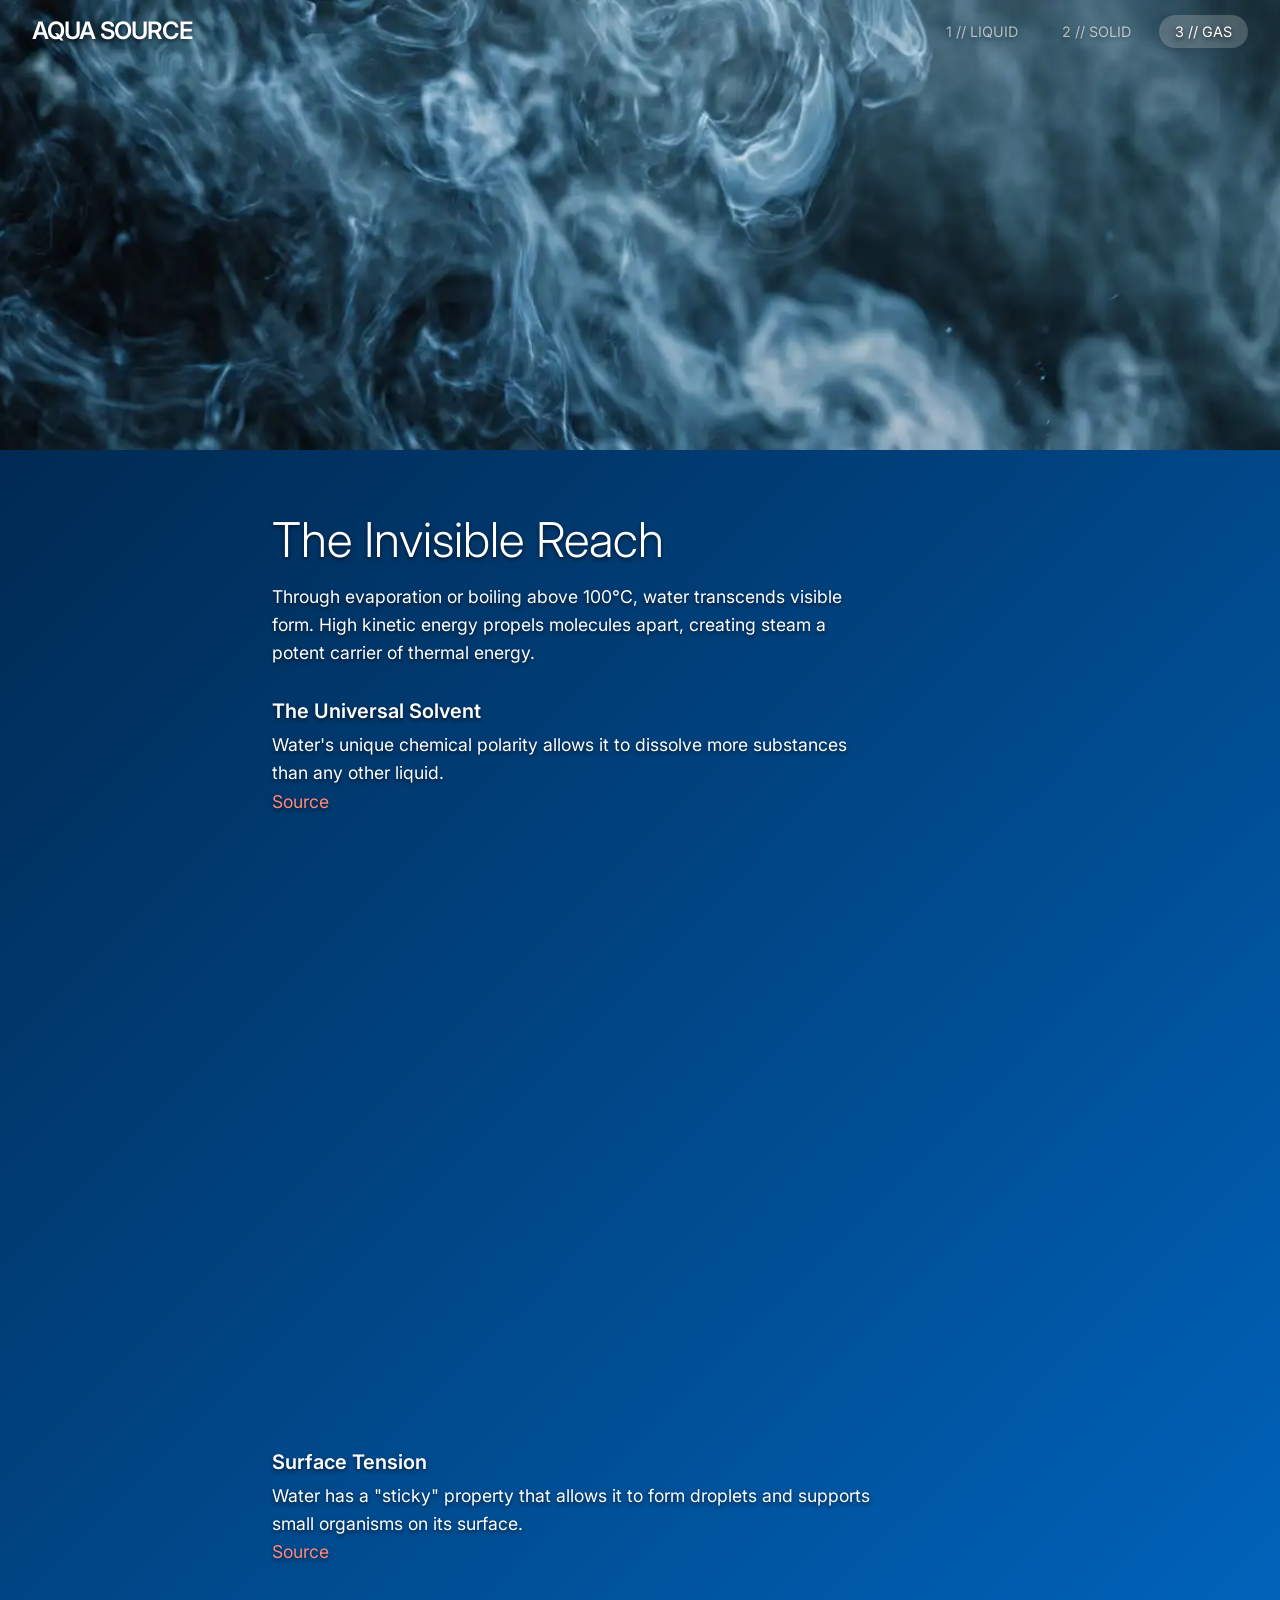
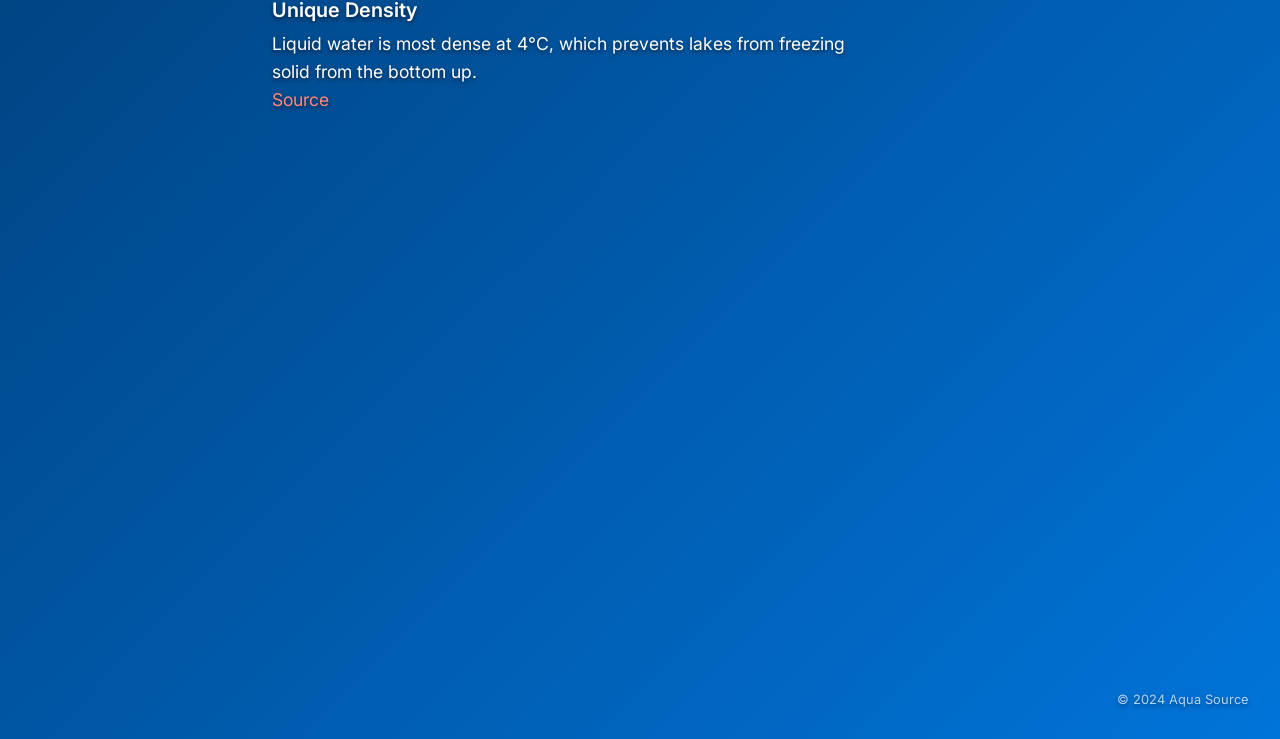
==== gas.html @ 68a3d4f2 "first commit" ====
<!DOCTYPE html>
<html lang="en">
<head>
    <meta charset="UTF-8">
    <meta name="viewport" content="width=device-width, initial-scale=1.0">
    <title>Aqua Source</title>
    <link rel="stylesheet" href="style.css">
</head>
<body class="page-2">

<div id="app">
    <header>
        <div class="brand">Aqua Source</div>
        <nav id="navigation">
            <a href="index.html">1 // LIQUID</a>
            <a href="solid.html">2 // SOLID</a>
            <a href="gas.html" class="active">3 // GAS</a>
        </nav>
    </header>
    
    <main id="viewport">
        <div class="photo-section" style="background-image: url('IMG/water_03_01.webp')"></div>
        <div class="text-section">
            <h1>The Invisible Reach</h1>
            <p class="description">Through evaporation or boiling above 100°C, water transcends 
                visible form. High kinetic energy propels molecules apart, creating steam a potent 
                carrier of thermal energy.
            </p>

            <h2>The Universal Solvent</h2>
            <p class="description">Water's unique chemical polarity allows it to dissolve more 
                substances than any other liquid.
                <a class="info-source" href="https://www.usgs.gov/water-science-school/science/water-universal-solvent#:~:text=Water%20is%20called%20the%20%22universal,chemicals%2C%20minerals%2C%20and%20nutrients." target="_blank">
                    <br>Source
                </a>
            </p>
        </div>

        <div class="photo-section" style="background-image: url('IMG/water_03_02.webp')"></div>
        <div class="text-section">  
            <h2>Surface Tension</h2>
            <p class="description">Water has a "sticky" property that allows it to form droplets and supports small 
                organisms on its surface.
                <a class="info-source" href="#" target="_blank">
                    <br>Source
                </a>
            </p>

            <h2>Unique Density</h2>
            <p class="description">Liquid water is most dense at 4°C, which prevents lakes from freezing solid 
                from the bottom up.
                <a class="info-source" href="#" target="_blank">
                    <br>Source
                </a>
            </p>
        </div>

        <div class="photo-section" style="background-image: url('IMG/water_03_03.webp')"></div>
    </main>

    <footer>
        &copy; 2024 Aqua Source
    </footer>
</div>

</body>
</html>
---- style.css ----
@import url('https://fonts.googleapis.com/css2?family=Inter:wght@300;600&display=swap');

:root {
    --bg-liquid: linear-gradient(135deg, #001f3f 0%, #0074D9 100%);
    --bg-solid: #ffffff;
    --bg-gas: linear-gradient(to top, #cfd9df 0%, #e2ebf0 100%);
    
    --text-main: #ffffff;

    --accent-solid: #00FFFF;
    --transition-speed: 0.5s;
}

* {
    box-sizing: border-box;
    margin: 0;
    padding: 0;
}

body {
    font-family: 'Inter', sans-serif;
    min-height: 100vh;
    overflow-y: auto;
    transition: background var(--transition-speed) ease, color var(--transition-speed) ease;
    color: var(--text-main);
    text-shadow: 0 2px 4px rgba(0,0,0,0.6);
}

#app {
    display: flex;
    flex-direction: column;
    min-height: 100vh;
    padding: 0;
}

/* Header & Nav */
header {
    display: flex;
    justify-content: space-between;
    align-items: center;
    padding: 1rem 2rem;
    position: absolute;
    width: 100%;
    z-index: 10;
}

.brand {
    font-weight: 600;
    font-size: 1.5rem;
    letter-spacing: -1px;
    text-transform: uppercase;
}

nav a {
    text-decoration: none;
    margin-left: 0.5rem;
    font-size: 0.9rem;
    opacity: 0.6;
    cursor: pointer;
    transition: all 0.3s ease;
    color: inherit;
    padding: 0.5rem 1rem;
    border-radius: 50px;
}

nav a:hover, nav a.active {
    opacity: 1;
    text-decoration: none;
    background: rgba(255, 255, 255, 0.2);
}

/* Main Content */
#viewport {
    flex: 1 0 auto;
    width: 100%;
}

.photo-section {
    width: 100%;
    height: 50vh;
    background-size: cover;
    background-position: center;
    background-attachment: fixed;
    margin: 0;
}

.text-section {
    max-width: 800px;
    margin: 0 auto;
    padding: 4rem 2rem;
    animation: fadeIn 1.2s ease;
}

h1 {
    font-size: 3rem;
    font-weight: 300;
    margin-bottom: 1rem;
    line-height: 1.1;
}

.description {
    font-size: 1.1rem;
    line-height: 1.6;
    margin-bottom: 2rem;
    max-width: 600px;
}

.info-source {
    color: #ff8a80;
    text-decoration: none;
}

h2 {
    font-size: 1.25rem;
    font-weight: 600;
    margin-top: 1.5rem;
    margin-bottom: 0.5rem;
}

p {
    margin-bottom: 1rem;
    line-height: 1.5;
    max-width: 600px;
}

/* Footer */
footer {
    font-size: 0.8rem;
    opacity: 0.7;
    text-align: right;
    padding: 2rem;
}

/* Themes */
/* Page 1: Liquid */
body.page-0 {
    background: var(--bg-liquid);
}

/* Page 2: Solid */
body.page-1 {
    background: var(--bg-liquid);
}

body.page-1::before {
    content: '';
    position: absolute;
    top: -10%;
    right: -10%;
    width: 50vh;
    height: 50vh;
    background: var(--accent-solid);
    opacity: 0.1;
    transform: rotate(45deg);
    z-index: -1;
}

/* Page 3: Gas */
body.page-2 {
    background: var(--bg-liquid);
}

@keyframes fadeIn {
    from { opacity: 0; transform: translateY(10px); }
    to { opacity: 1; transform: translateY(0); }
}

/* Mobile Responsive */
@media (max-width: 600px) {
    h1 { font-size: 2rem; }
    header { flex-direction: column; align-items: flex-start; gap: 1rem; }
    nav a { margin-left: 0; margin-right: 1rem; }
    .text-section { padding: 2rem 1.5rem; }
}
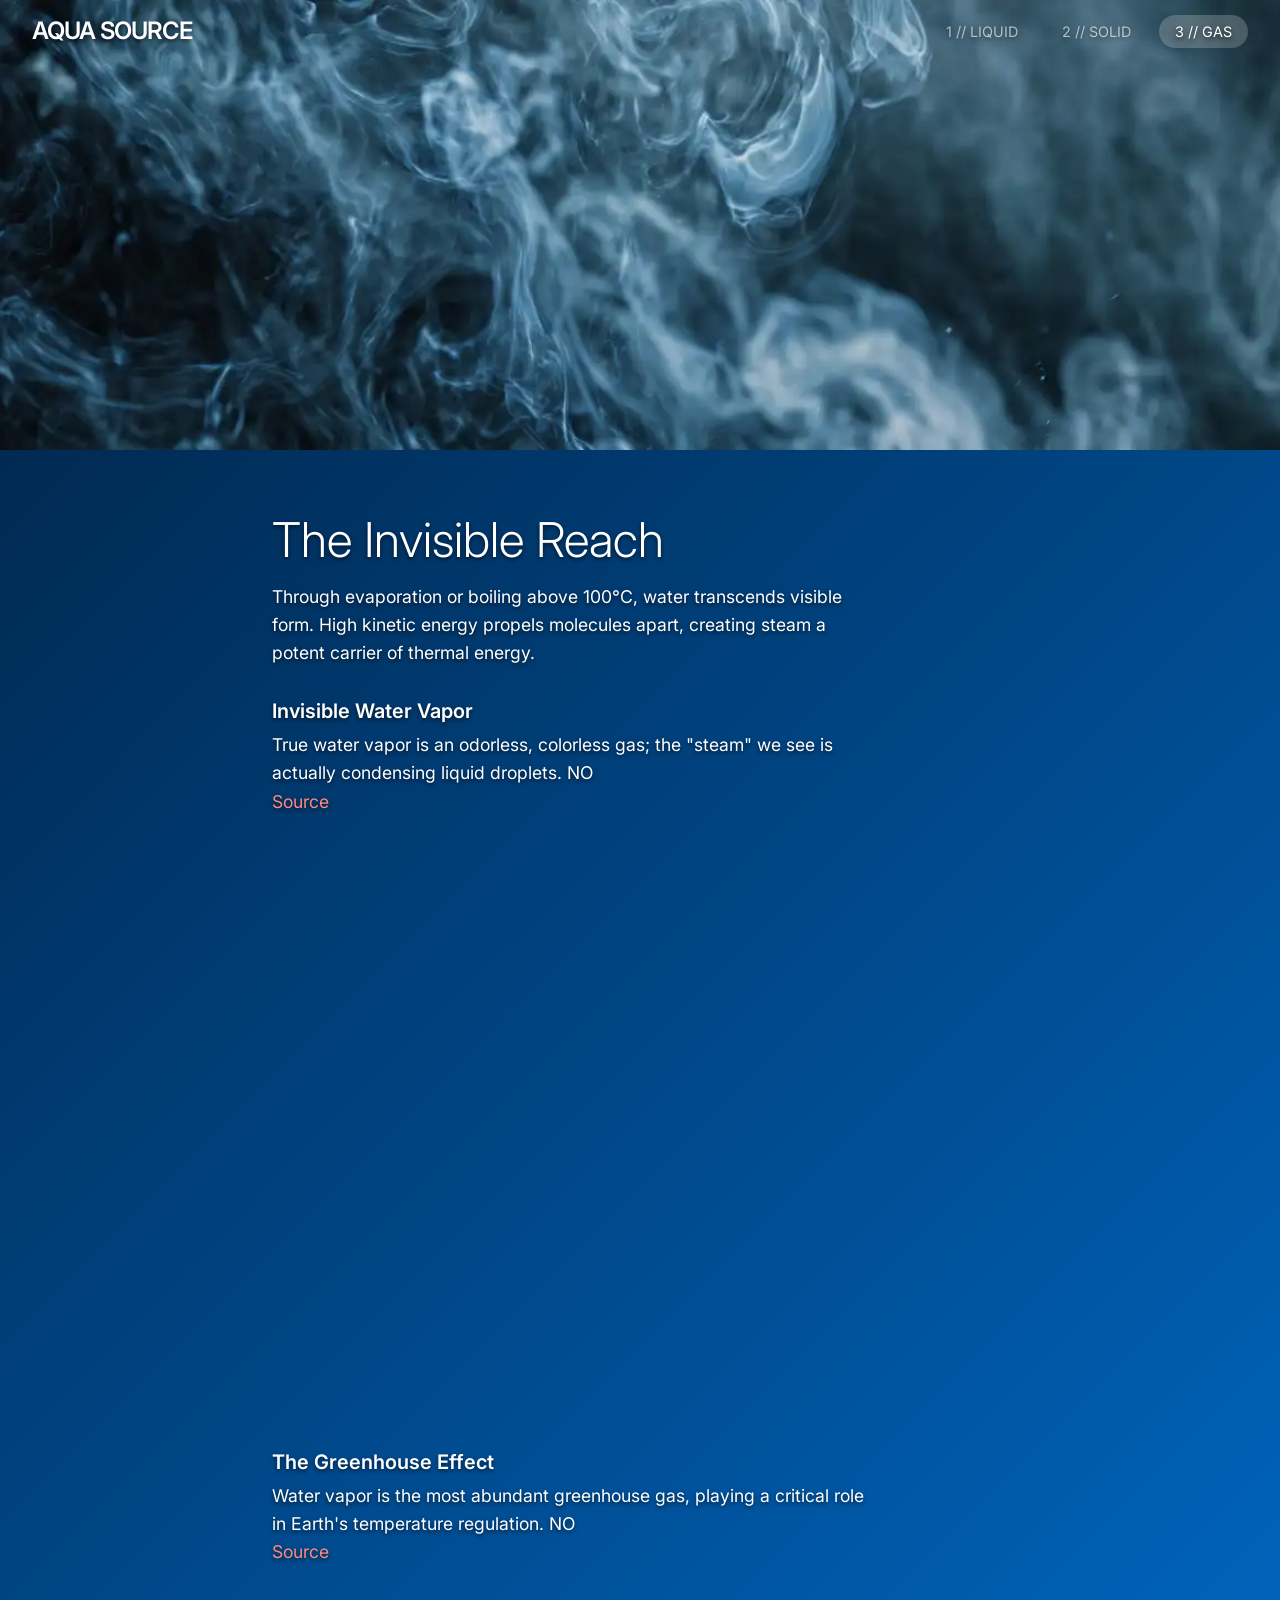
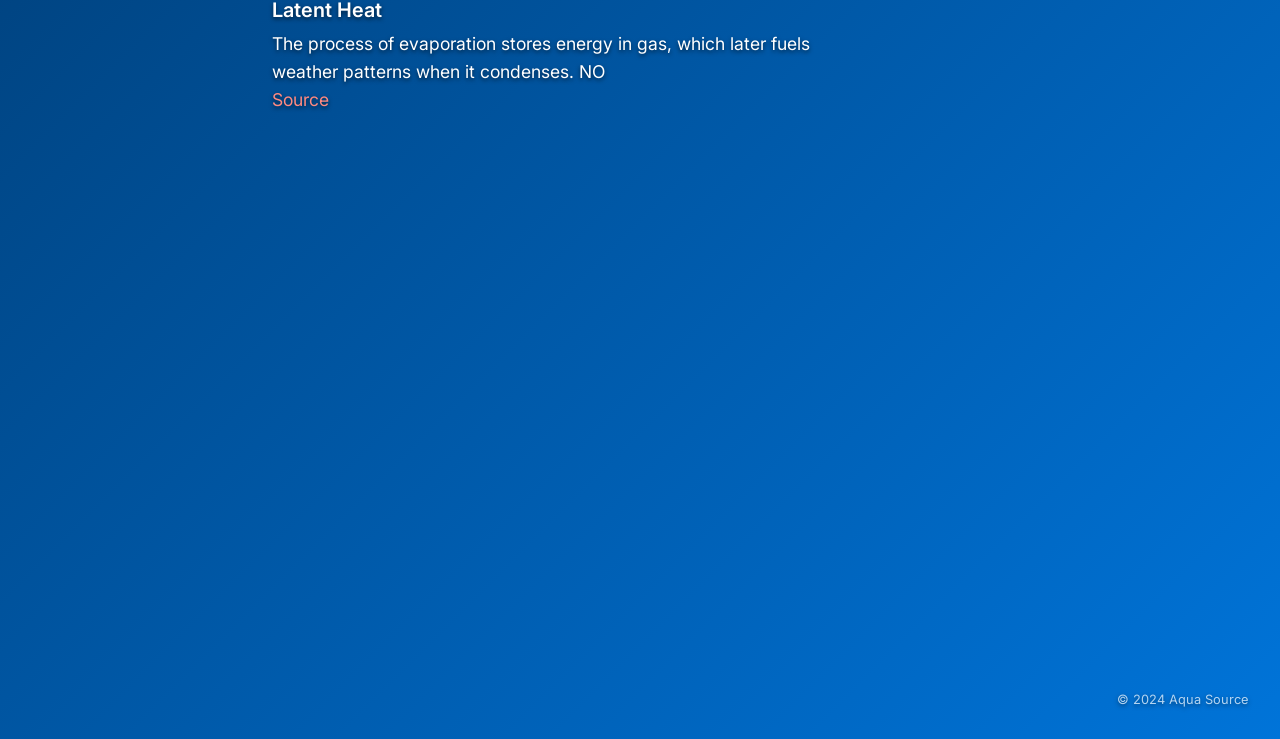
==== commit 57846566: "changed text gas.html" ====
--- a/gas.html
+++ b/gas.html
@@ -27,10 +27,10 @@
                 carrier of thermal energy.
             </p>
 
-            <h2>The Universal Solvent</h2>
-            <p class="description">Water's unique chemical polarity allows it to dissolve more 
-                substances than any other liquid.
-                <a class="info-source" href="https://www.usgs.gov/water-science-school/science/water-universal-solvent#:~:text=Water%20is%20called%20the%20%22universal,chemicals%2C%20minerals%2C%20and%20nutrients." target="_blank">
+            <h2>Invisible Water Vapor</h2>
+            <p class="description">True water vapor is an odorless, colorless gas; the "steam" we 
+                see is actually condensing liquid droplets. NO
+                <a class="info-source" href="#" target="_blank">
                     <br>Source
                 </a>
             </p>
@@ -38,17 +38,17 @@
 
         <div class="photo-section" style="background-image: url('IMG/water_03_02.webp')"></div>
         <div class="text-section">  
-            <h2>Surface Tension</h2>
-            <p class="description">Water has a "sticky" property that allows it to form droplets and supports small 
-                organisms on its surface.
+            <h2>The Greenhouse Effect</h2>
+            <p class="description">Water vapor is the most abundant greenhouse gas, playing a critical 
+                role in Earth's temperature regulation. NO
                 <a class="info-source" href="#" target="_blank">
                     <br>Source
                 </a>
             </p>
 
-            <h2>Unique Density</h2>
-            <p class="description">Liquid water is most dense at 4°C, which prevents lakes from freezing solid 
-                from the bottom up.
+            <h2>Latent Heat</h2>
+            <p class="description">The process of evaporation stores energy in gas, which later fuels 
+                weather patterns when it condenses. NO
                 <a class="info-source" href="#" target="_blank">
                     <br>Source
                 </a>
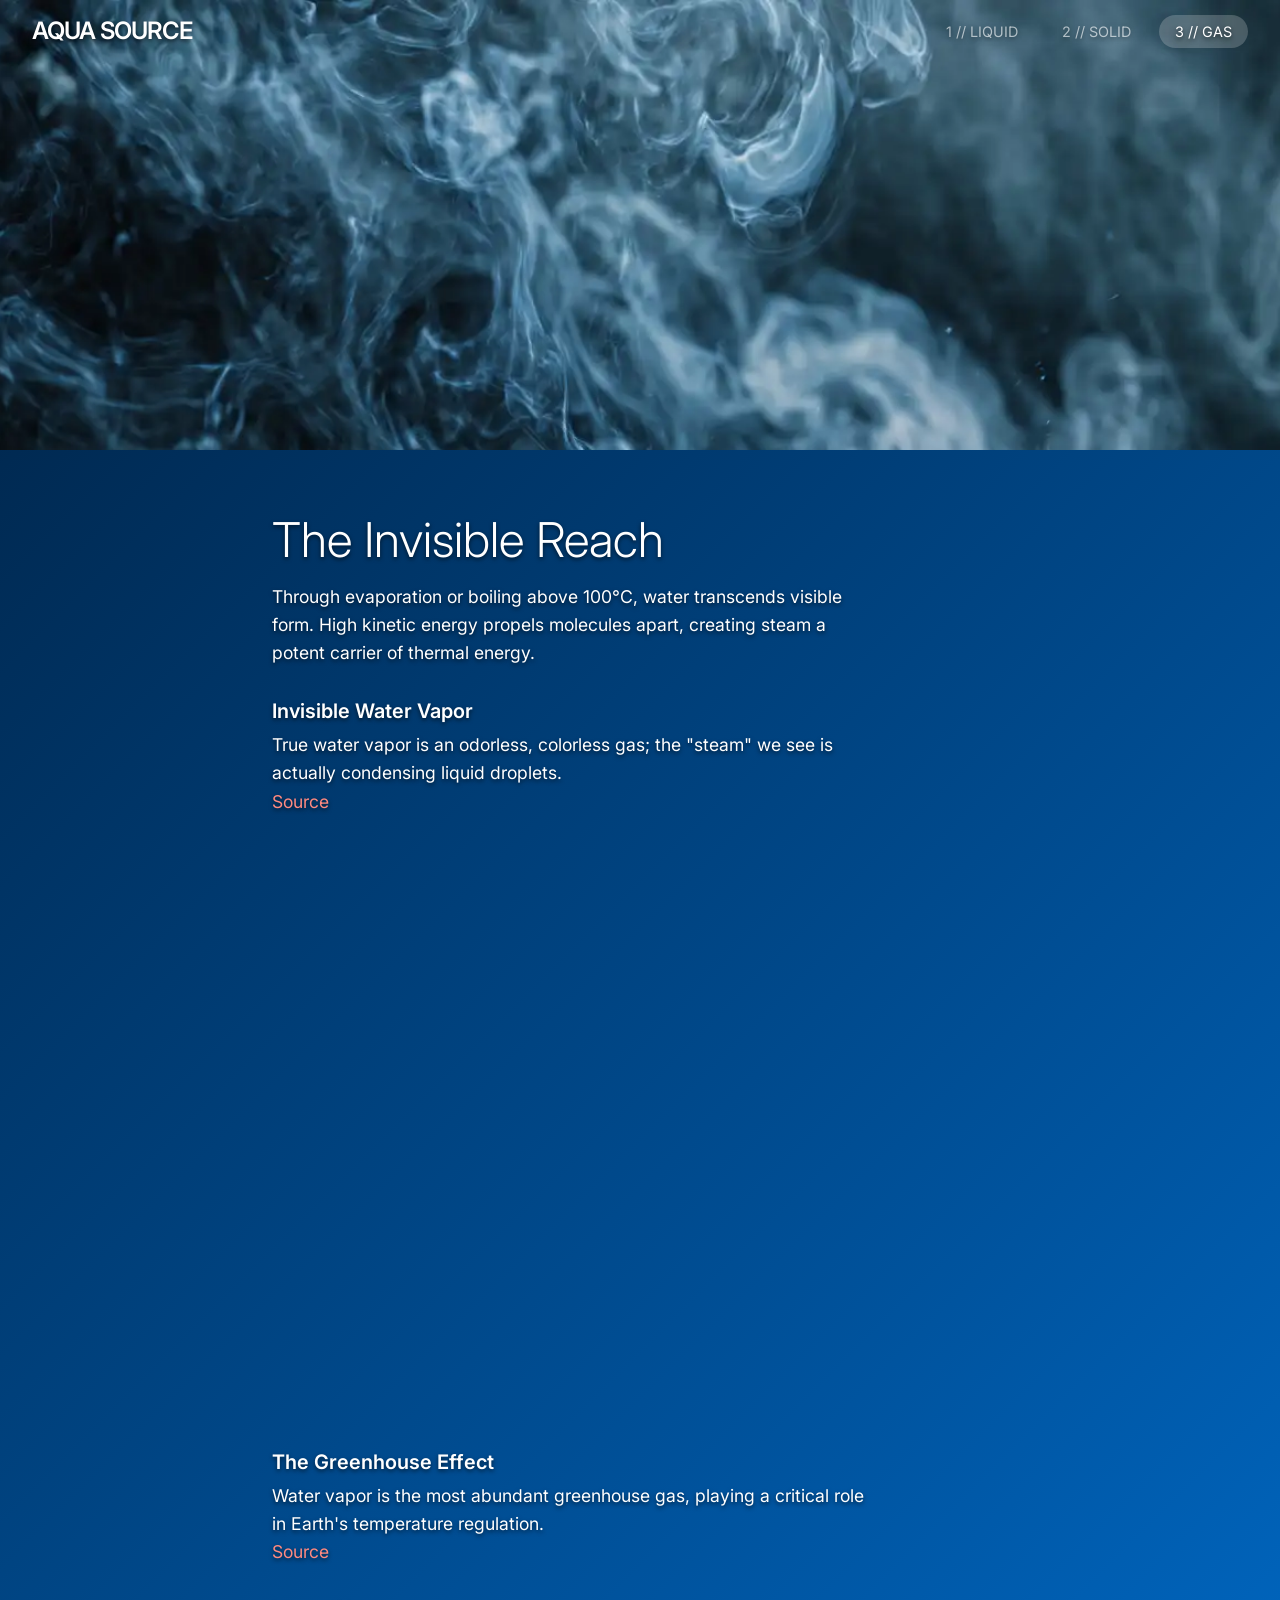
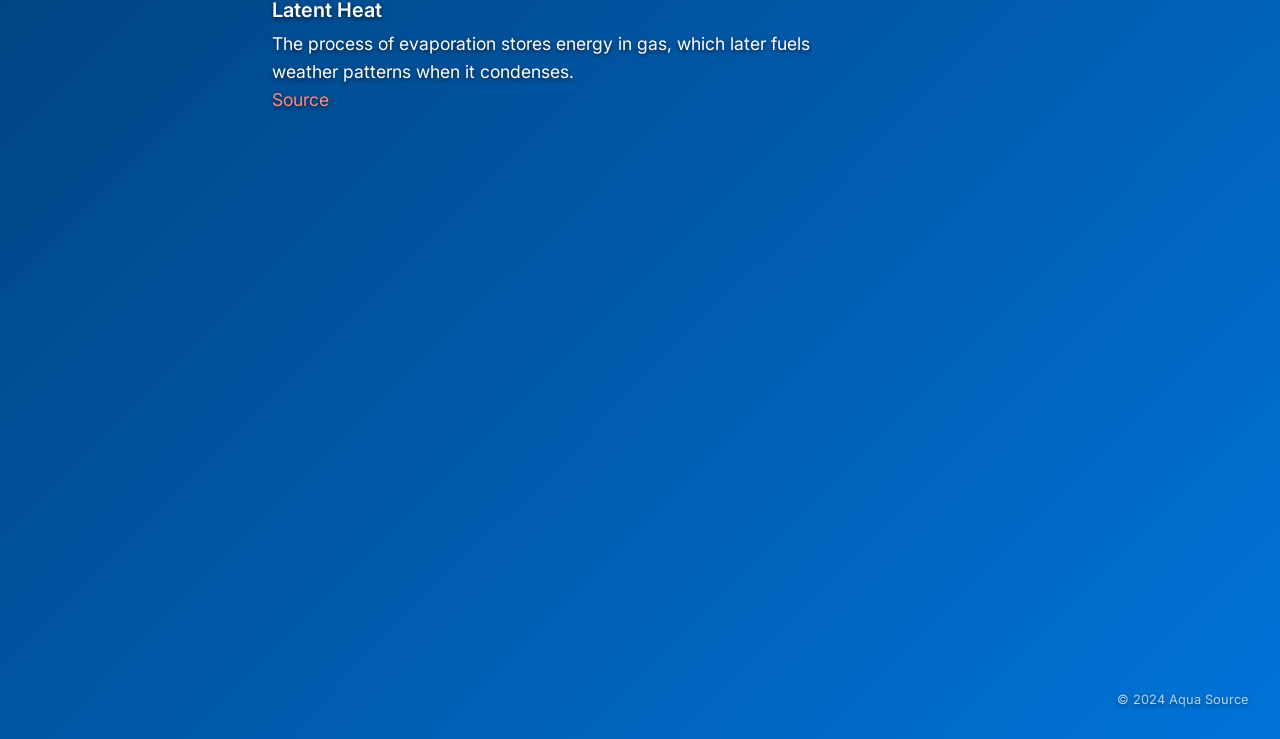
==== commit ea7694b4: "Source-organized references attached to the text for each section in gas.html" ====
--- a/gas.html
+++ b/gas.html
@@ -29,8 +29,8 @@
 
             <h2>Invisible Water Vapor</h2>
             <p class="description">True water vapor is an odorless, colorless gas; the "steam" we 
-                see is actually condensing liquid droplets. NO
-                <a class="info-source" href="#" target="_blank">
+                see is actually condensing liquid droplets.
+                <a class="info-source" href="https://courses.ems.psu.edu/learningweather/node/60" target="_blank">
                     <br>Source
                 </a>
             </p>
@@ -40,16 +40,16 @@
         <div class="text-section">  
             <h2>The Greenhouse Effect</h2>
             <p class="description">Water vapor is the most abundant greenhouse gas, playing a critical 
-                role in Earth's temperature regulation. NO
-                <a class="info-source" href="#" target="_blank">
+                role in Earth's temperature regulation.
+                <a class="info-source" href="https://science.nasa.gov/earth/climate-change/steamy-relationships-how-atmospheric-water-vapor-amplifies-earths-greenhouse-effect/" target="_blank">
                     <br>Source
                 </a>
             </p>
 
             <h2>Latent Heat</h2>
             <p class="description">The process of evaporation stores energy in gas, which later fuels 
-                weather patterns when it condenses. NO
-                <a class="info-source" href="#" target="_blank">
+                weather patterns when it condenses.
+                <a class="info-source" href="https://science.gsfc.nasa.gov/earth/climate/researchareas/155" target="_blank">
                     <br>Source
                 </a>
             </p>
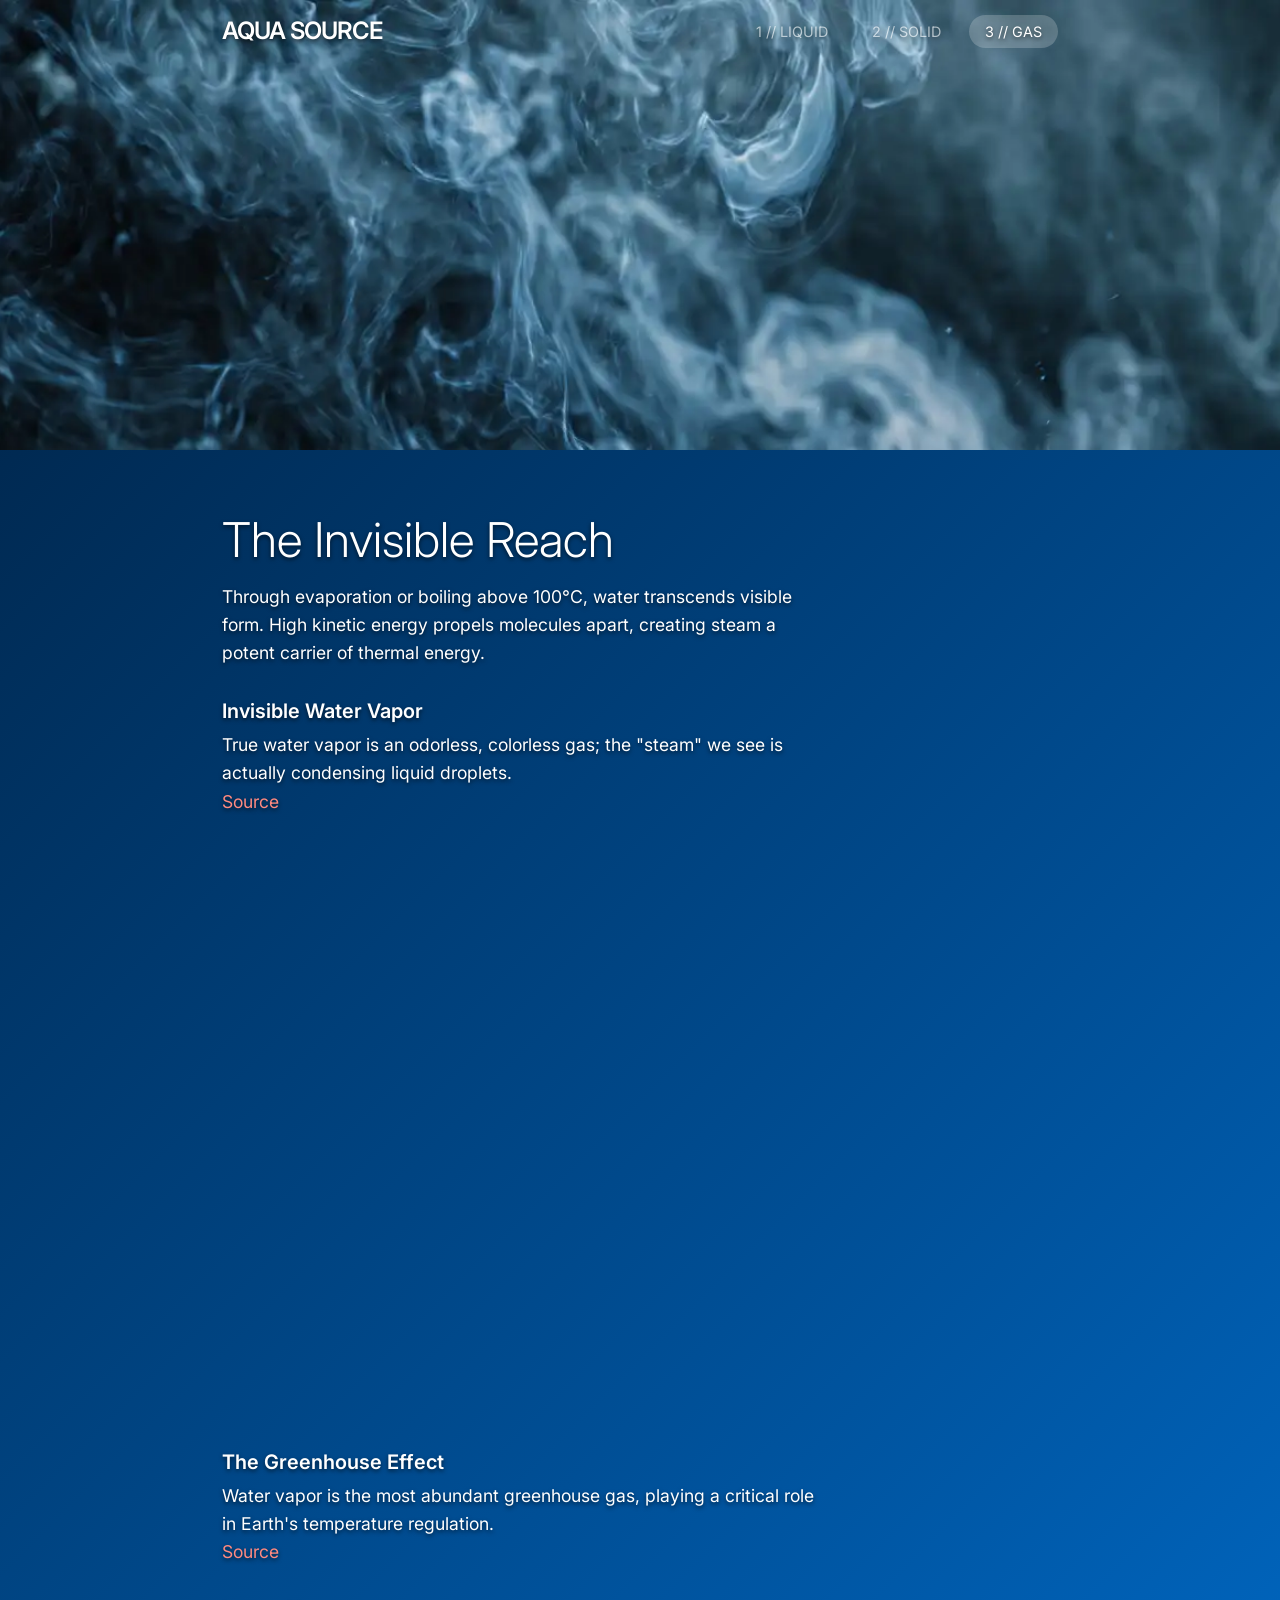
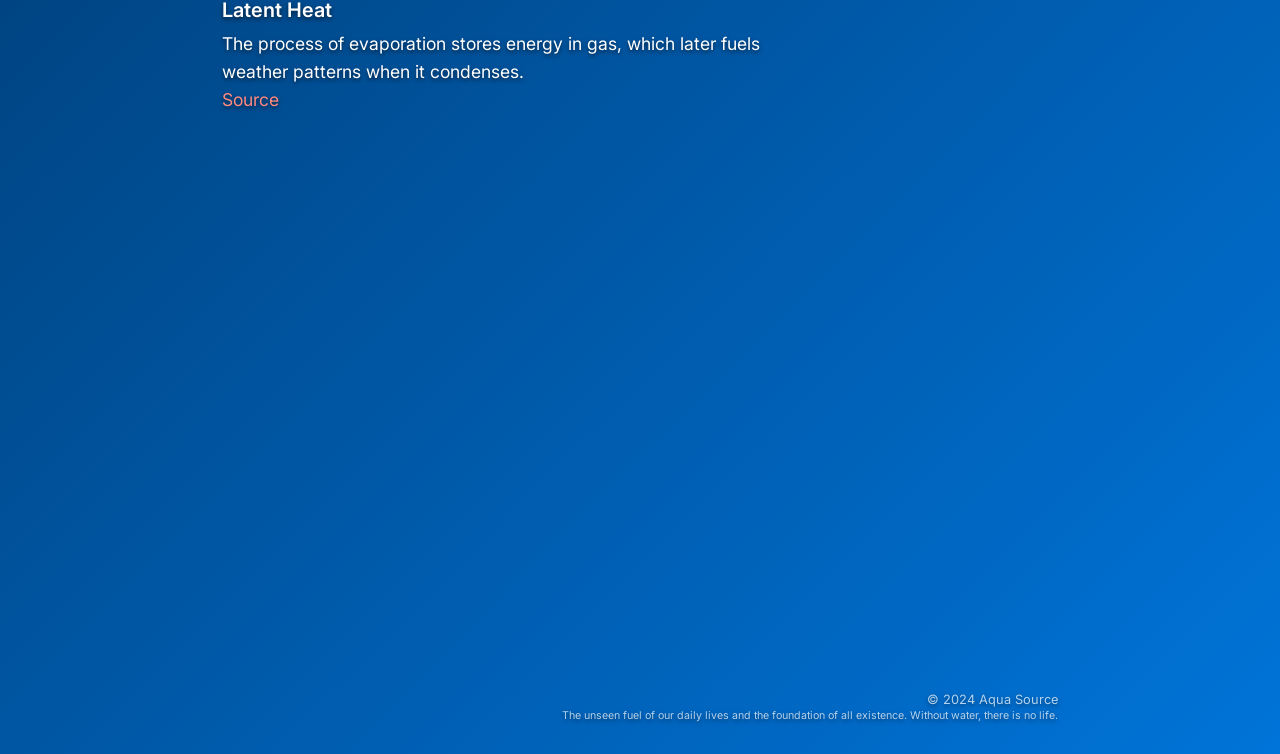
==== commit 87c7d368: "Made changes to the footer and header sections, changed width and content layout" ====
--- a/gas.html
+++ b/gas.html
@@ -60,6 +60,8 @@
 
     <footer>
         &copy; 2024 Aqua Source
+        <br>
+        <small>The unseen fuel of our daily lives and the foundation of all existence. Without water, there is no life.</small>
     </footer>
 </div>
 
--- a/style.css
+++ b/style.css
@@ -41,6 +41,9 @@
     padding: 1rem 2rem;
     position: absolute;
     width: 100%;
+    max-width: 900px;
+    left: 50%;
+    transform: translateX(-50%);
     z-index: 10;
 }
 
@@ -85,7 +88,7 @@
 }
 
 .text-section {
-    max-width: 800px;
+    max-width: 900px;
     margin: 0 auto;
     padding: 4rem 2rem;
     animation: fadeIn 1.2s ease;
@@ -129,6 +132,9 @@
     opacity: 0.7;
     text-align: right;
     padding: 2rem;
+    width: 100%;
+    max-width: 900px;
+    margin: 0 auto;
 }
 
 /* Themes */
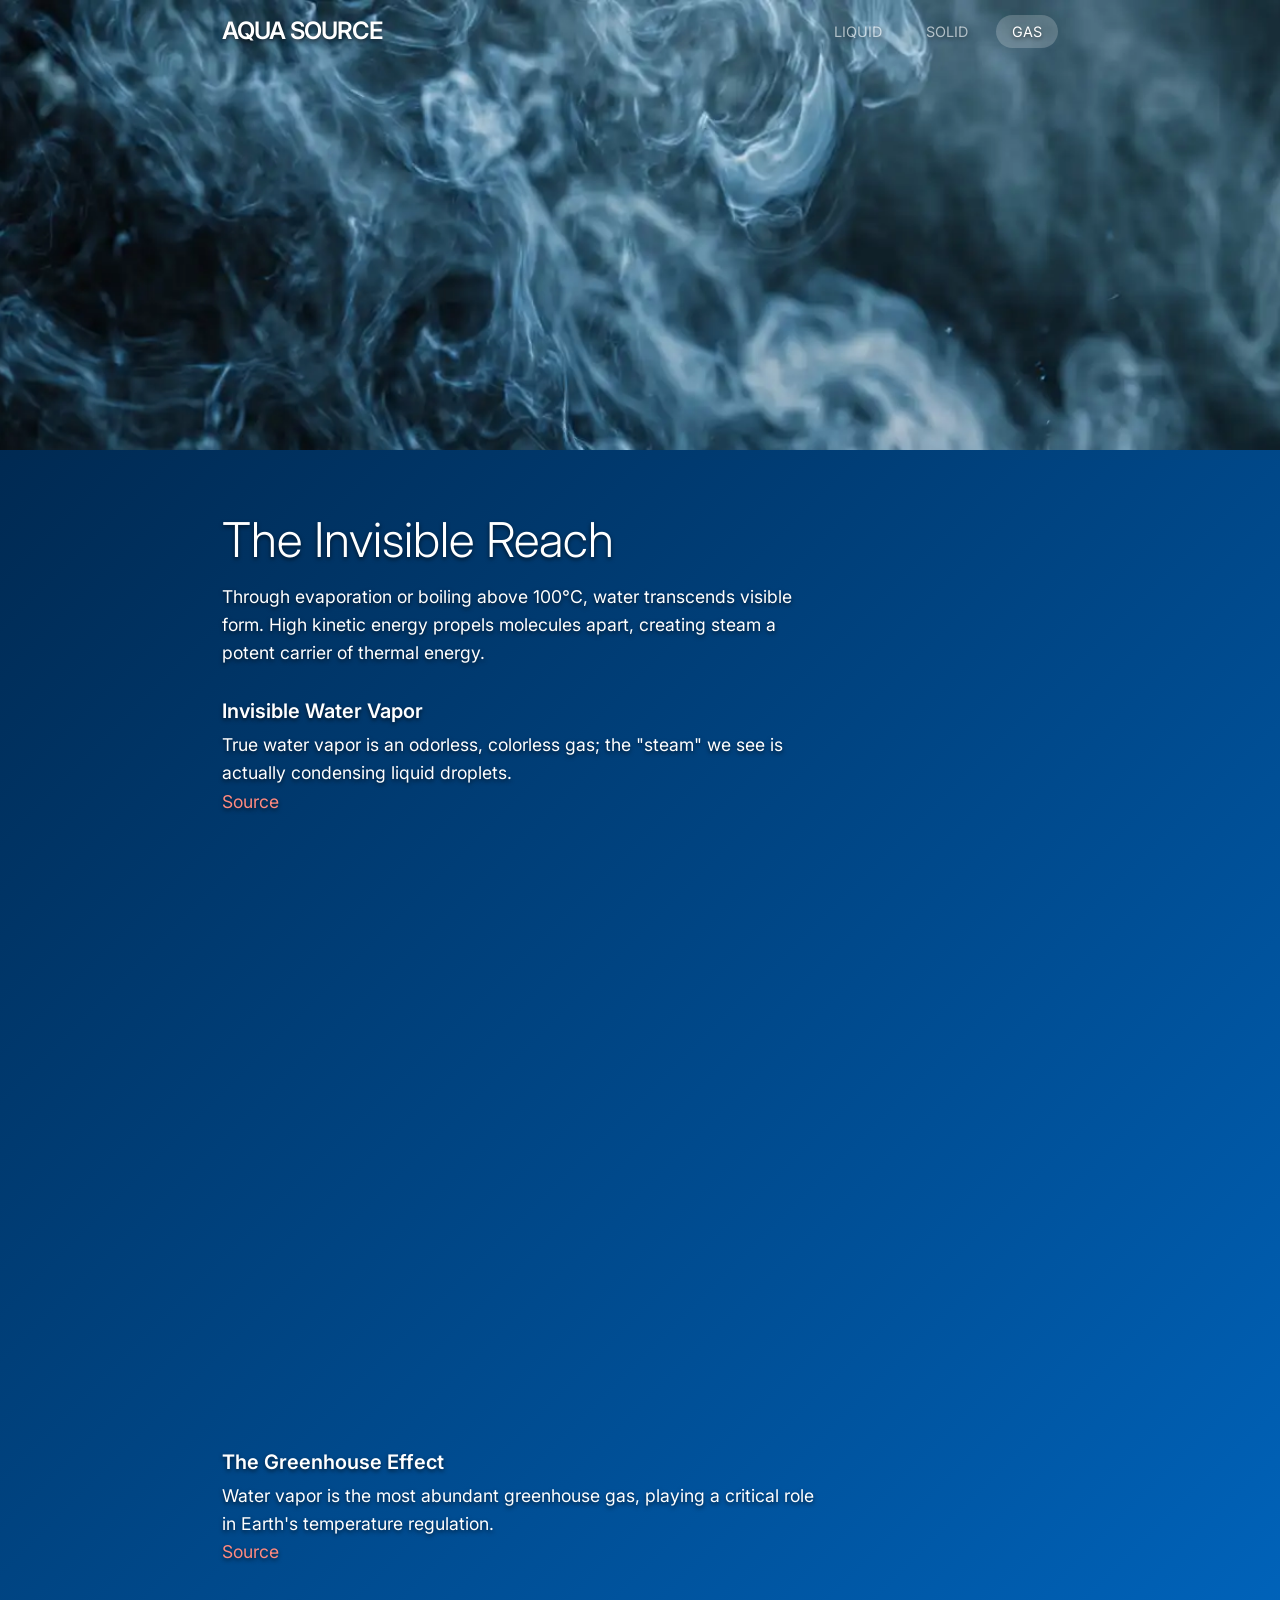
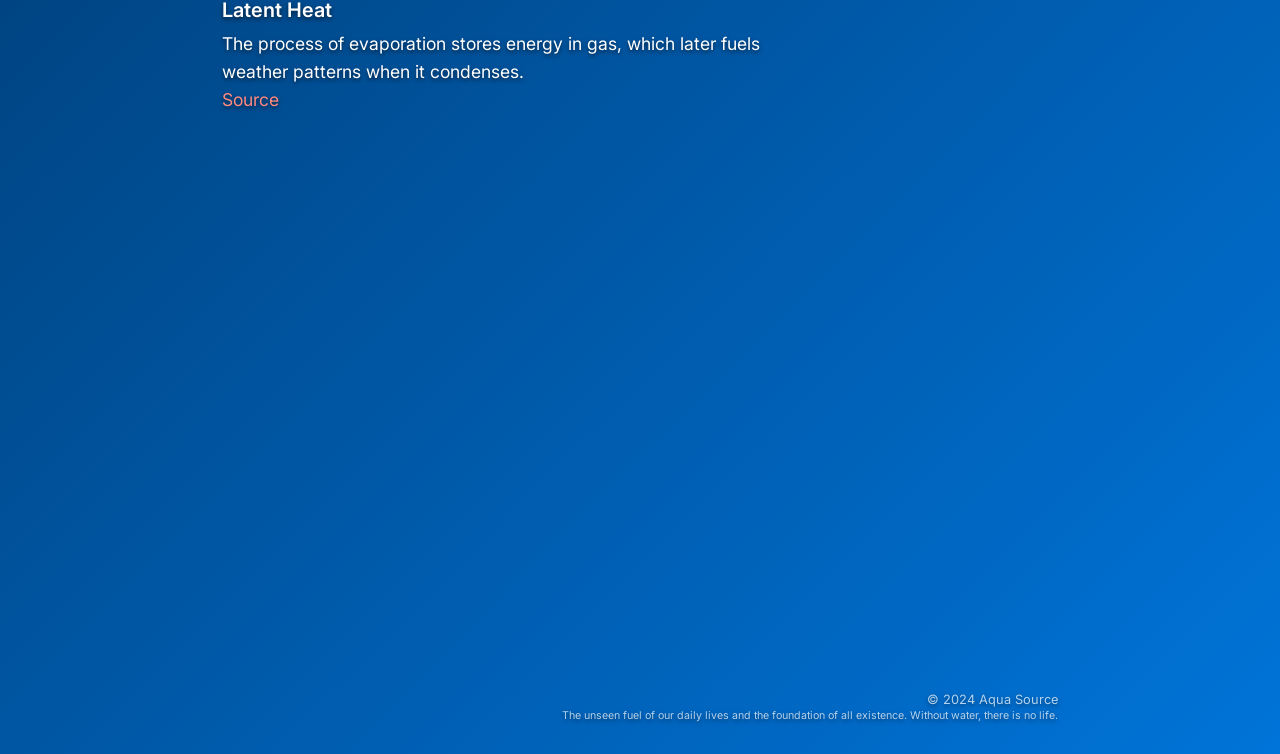
==== commit 0ebc85a3: "navbar changed button names" ====
--- a/gas.html
+++ b/gas.html
@@ -12,9 +12,9 @@
     <header>
         <div class="brand">Aqua Source</div>
         <nav id="navigation">
-            <a href="index.html">1 // LIQUID</a>
-            <a href="solid.html">2 // SOLID</a>
-            <a href="gas.html" class="active">3 // GAS</a>
+            <a href="index.html">LIQUID</a>
+            <a href="solid.html">SOLID</a>
+            <a href="gas.html" class="active">GAS</a>
         </nav>
     </header>
     
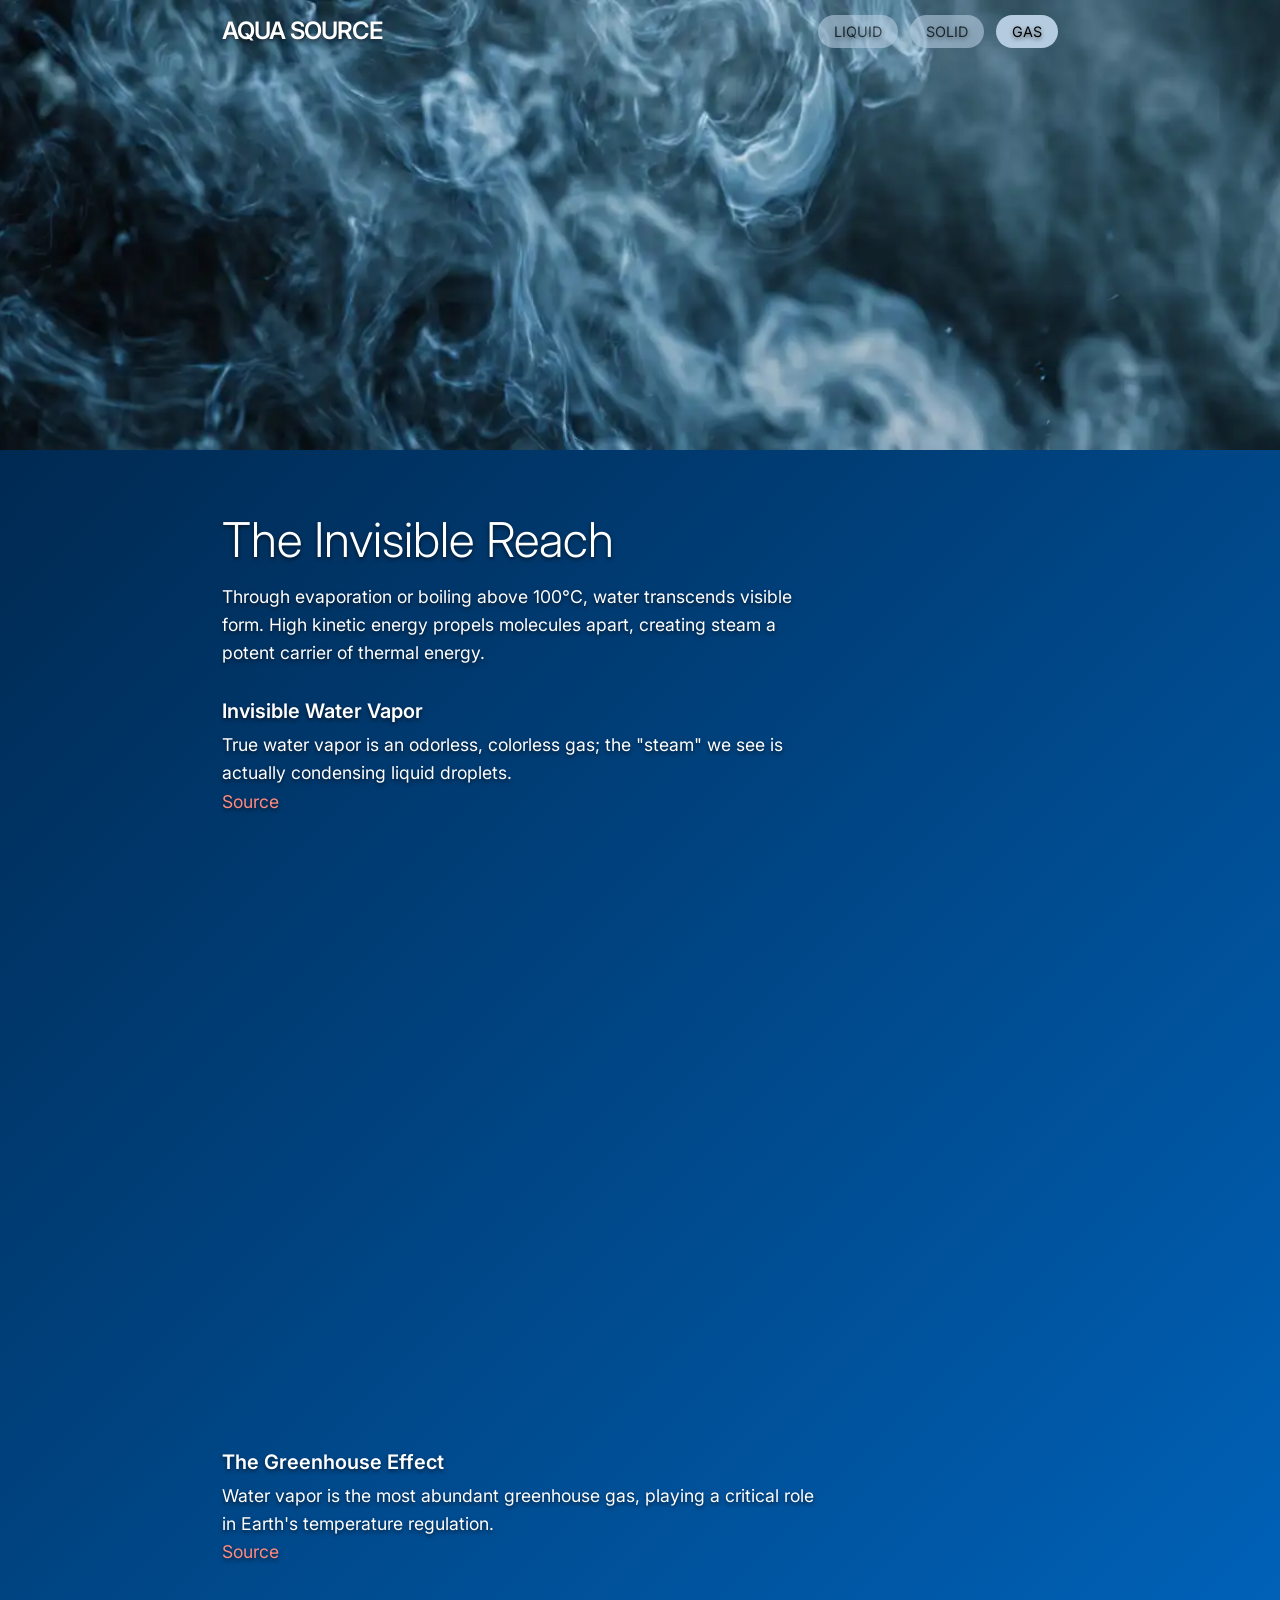
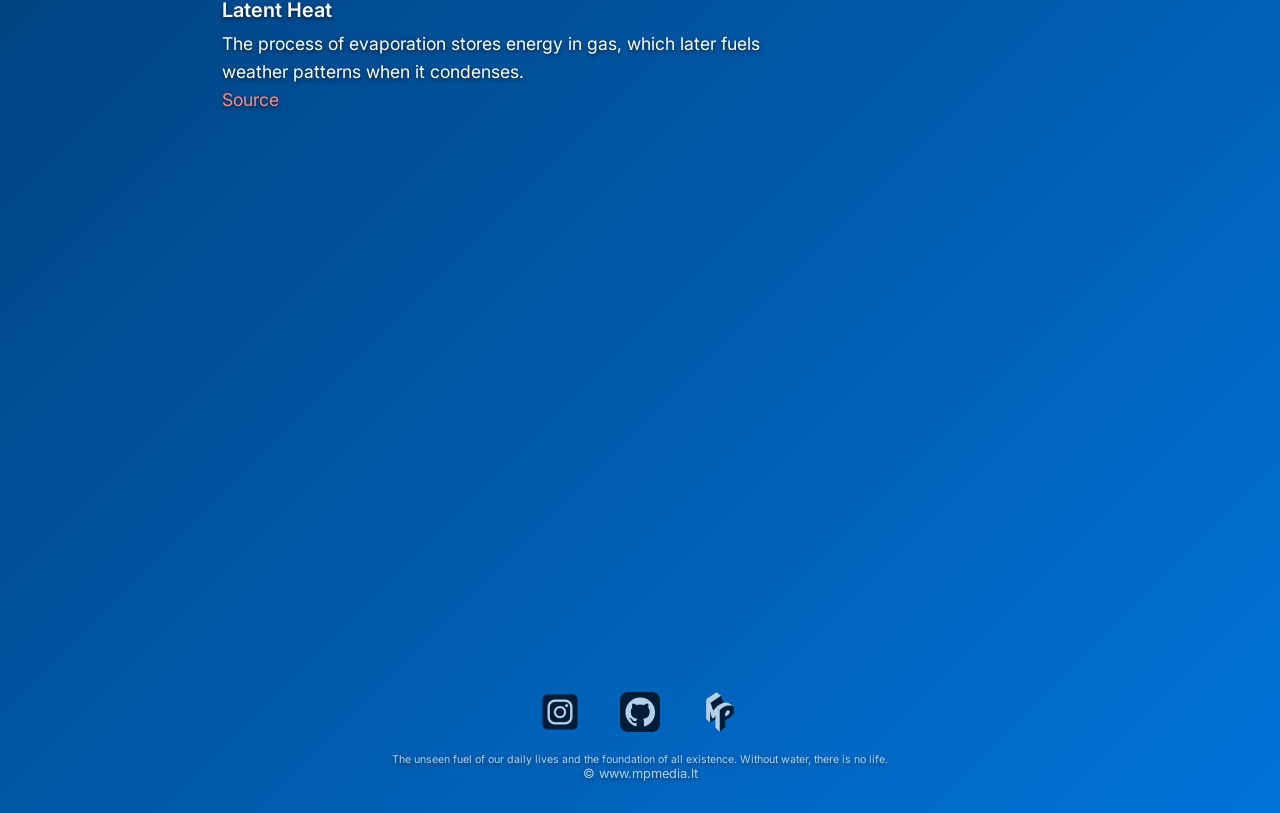
==== commit a37b0517: "resized logos, made working links" ====
--- a/gas.html
+++ b/gas.html
@@ -59,9 +59,13 @@
     </main>
 
     <footer>
-        &copy; 2024 Aqua Source
-        <br>
+        <div class="footer-logo-container">
+            <a href="https://www.instagram.com/m.petrauskas/" target="_blank"><img src="/IMG/instagram_logo.png" alt=""></a>
+            <a href="https://github.com/mantodinas" target="_blank"><img src="/IMG/github_logo.png" alt=""></a>
+            <a href="https://www.mpmedia.lt" target="_blank"><img src="/IMG/mpmedia_logo.png" alt=""></a>
+        </div>
         <small>The unseen fuel of our daily lives and the foundation of all existence. Without water, there is no life.</small>
+        <br>&copy; www.mpmedia.lt
     </footer>
 </div>
 
--- a/style.css
+++ b/style.css
@@ -130,11 +130,29 @@
 footer {
     font-size: 0.8rem;
     opacity: 0.7;
-    text-align: right;
+    text-align: center;
     padding: 2rem;
     width: 100%;
     max-width: 900px;
     margin: 0 auto;
+}
+
+.footer-logo-container {
+    display: flex;
+    justify-content: center;
+    gap: 2.5rem;
+    margin-bottom: 1rem;
+}
+
+.footer-logo-container img {
+    width: 40px;
+    height: 40px;
+    object-fit: contain;
+    transition: transform 0.3s ease;
+}
+
+.footer-logo-container img:hover {
+    transform: scale(1.1);
 }
 
 /* Themes */
@@ -166,6 +184,11 @@
     background: var(--bg-liquid);
 }
 
+body.page-2 nav a {
+    color: #000000;
+    background-color: #b5cce0;
+}
+
 @keyframes fadeIn {
     from { opacity: 0; transform: translateY(10px); }
     to { opacity: 1; transform: translateY(0); }
